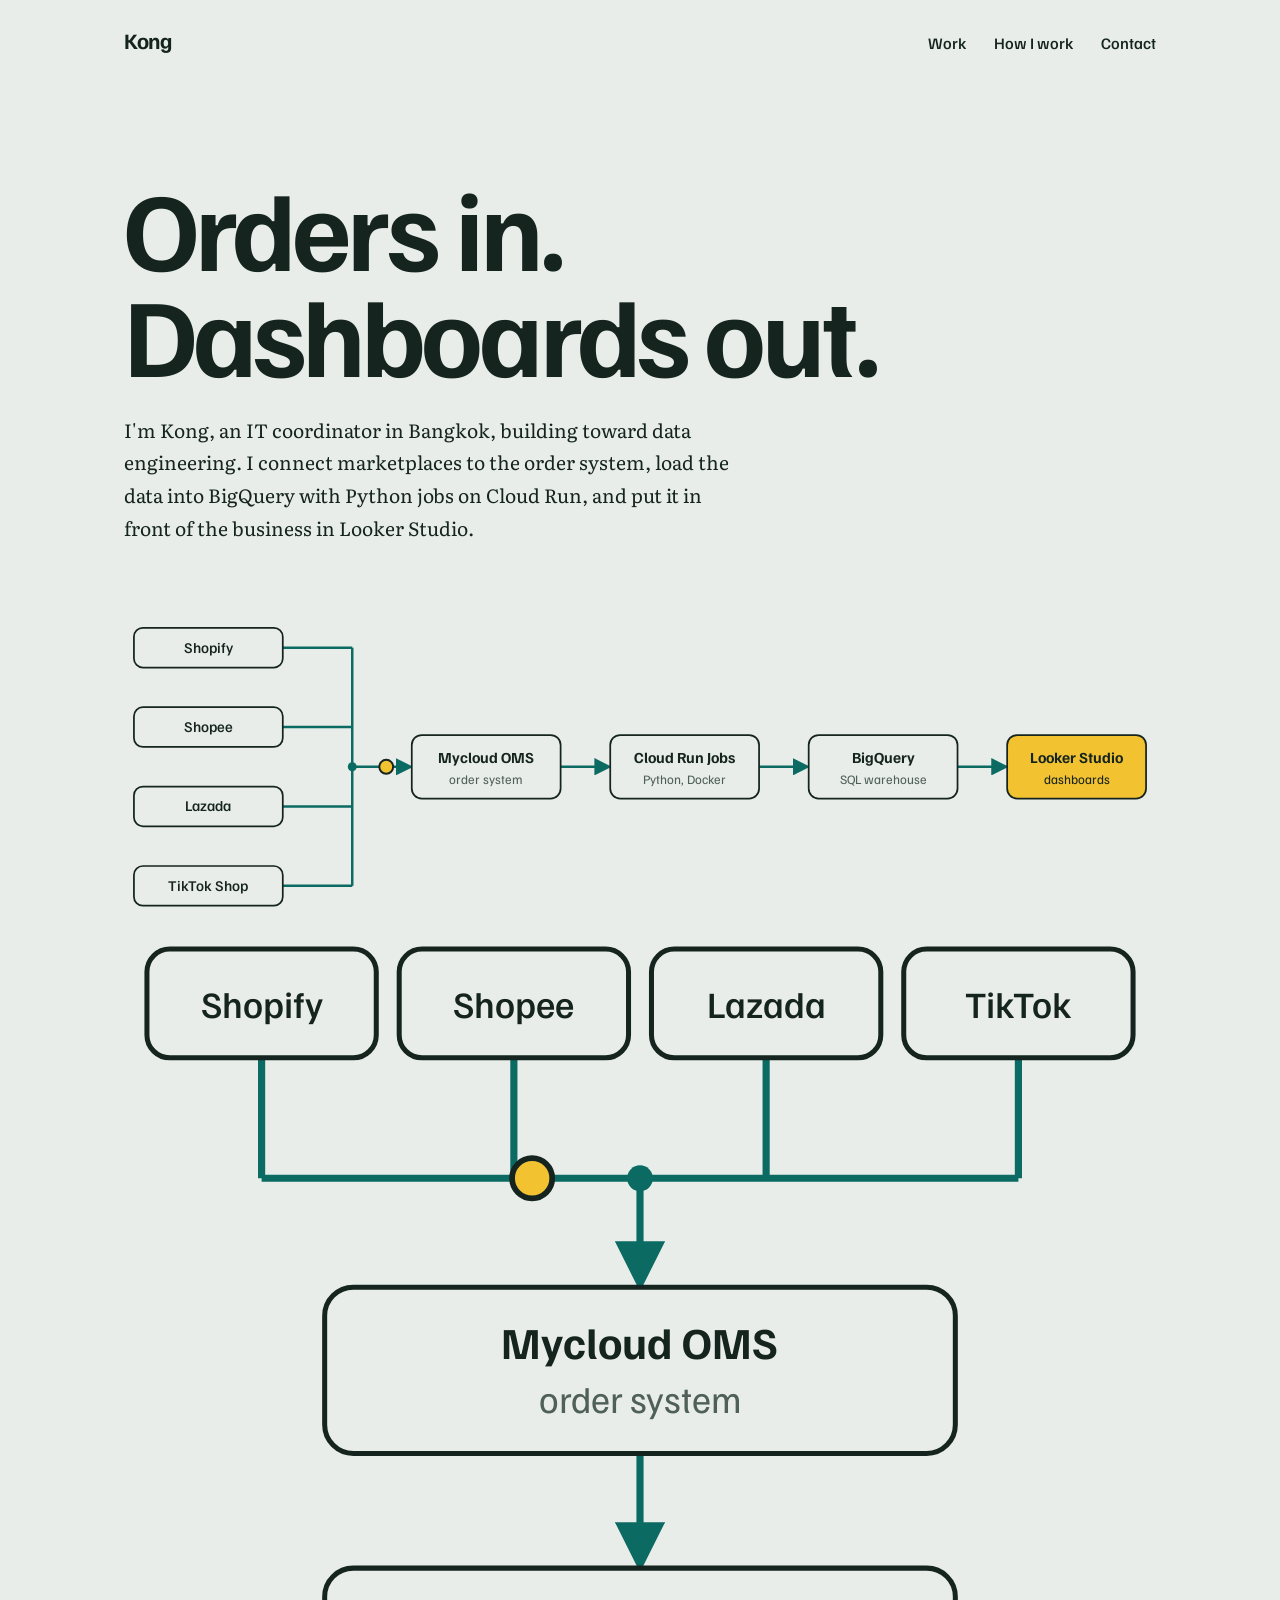
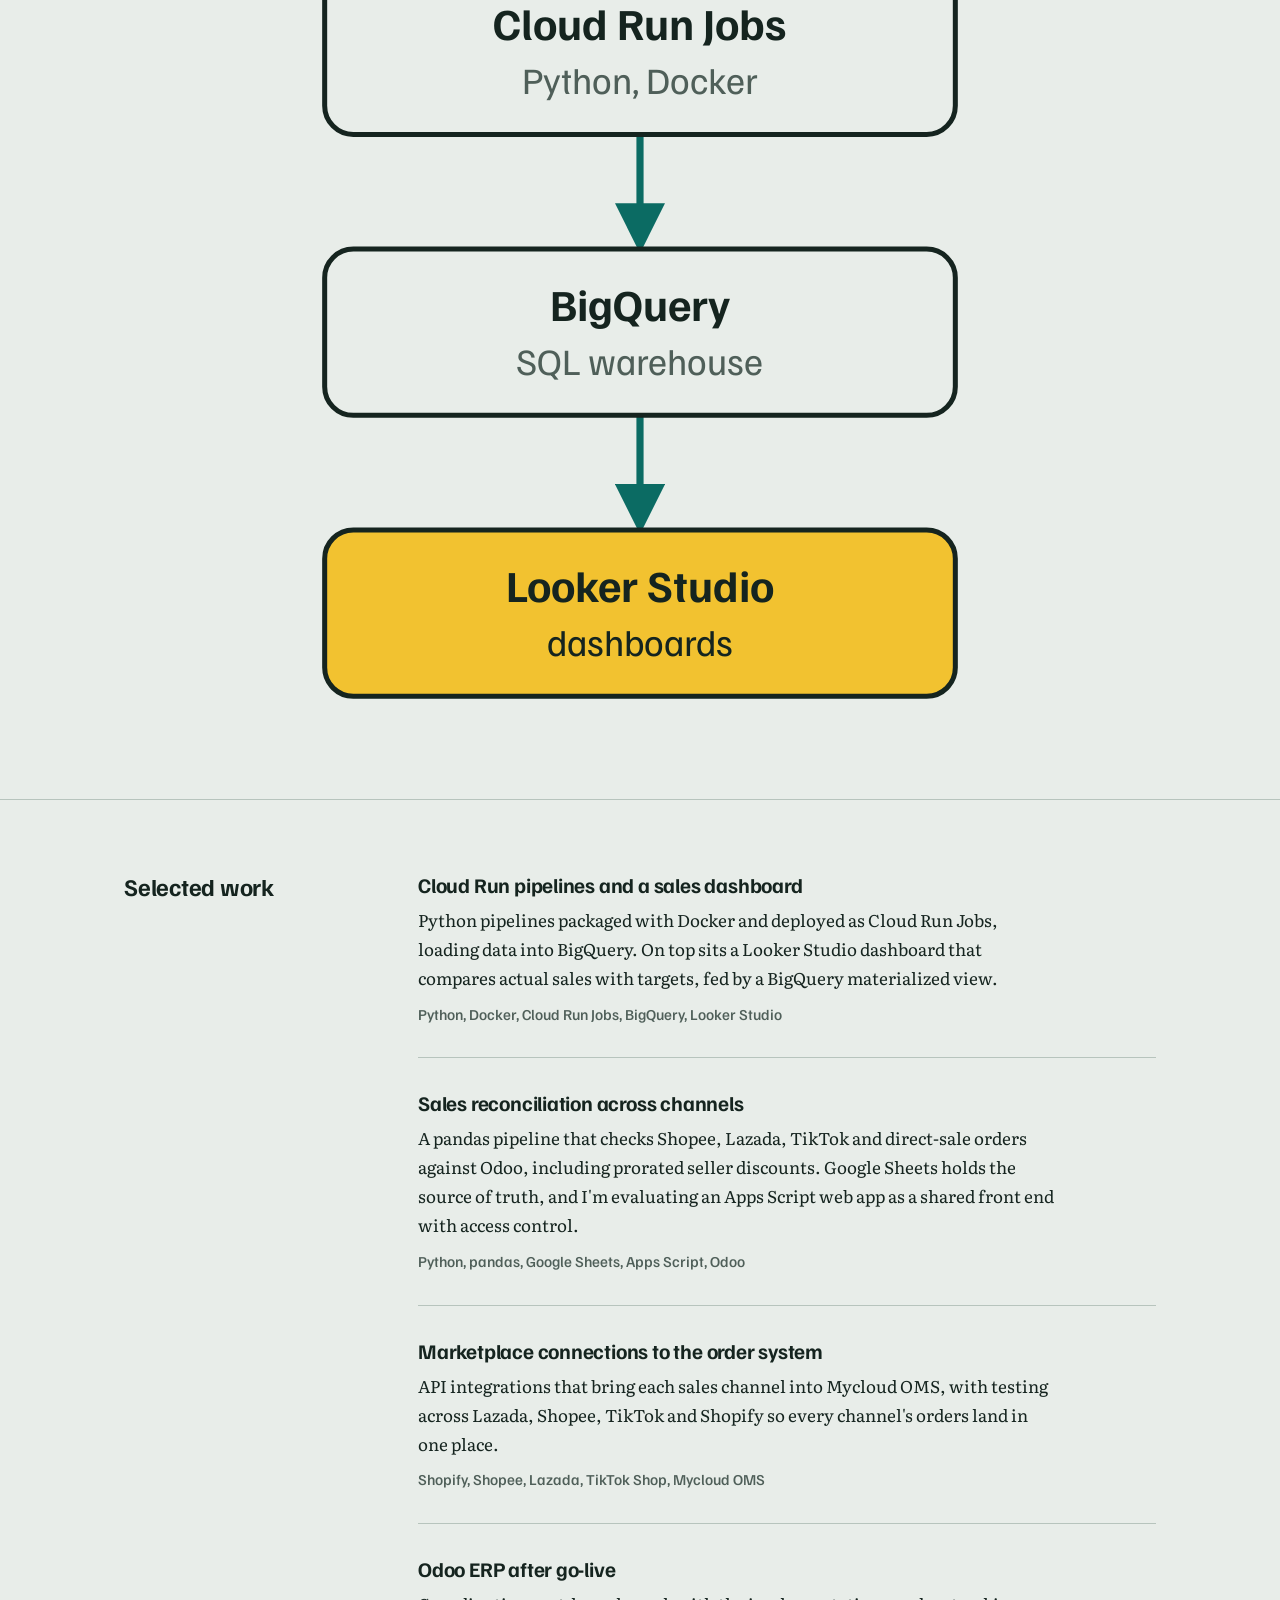
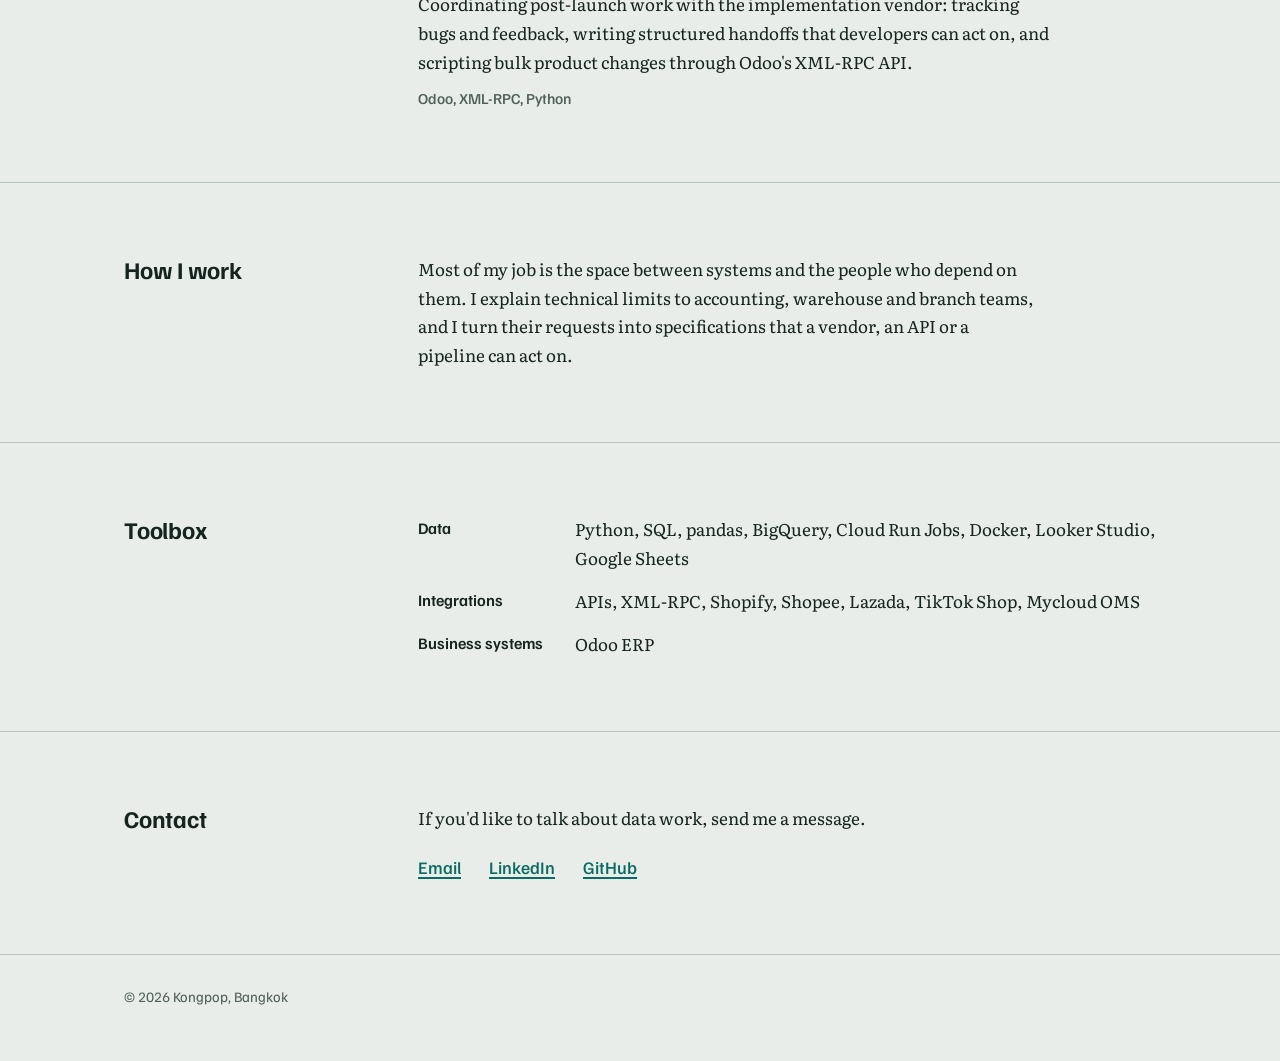
==== index.html @ b84ea2ee "feat(site): initial datakhonnuea.com landing page" ====
<!doctype html>
<html lang="en">
<head>
<meta charset="utf-8">
<meta name="viewport" content="width=device-width, initial-scale=1">
<title>Kong | Data pipelines and integrations</title>
<meta name="description" content="Kong is an IT coordinator in Bangkok building toward data engineering: marketplace integrations, Python jobs on Cloud Run, BigQuery and Looker Studio dashboards.">
<meta name="theme-color" content="#E8EDE9">
<link rel="icon" href="data:image/svg+xml,%3Csvg xmlns='http://www.w3.org/2000/svg' viewBox='0 0 32 32'%3E%3Crect width='32' height='32' rx='7' fill='%2315241F'/%3E%3Ccircle cx='16' cy='16' r='7' fill='%23F2C230'/%3E%3C/svg%3E">
<link rel="preconnect" href="https://fonts.googleapis.com">
<link rel="preconnect" href="https://fonts.gstatic.com" crossorigin>
<link href="https://fonts.googleapis.com/css2?family=Familjen+Grotesk:wght@500;600;700&family=Literata:wght@400;600&display=swap" rel="stylesheet">
<style>
  :root {
    --paper: #E8EDE9;
    --ink: #15241F;
    --muted: #4F5F59;
    --pipe: #0B6B63;
    --label: #F2C230;
    --rule: #B7C4BD;
    --display: "Familjen Grotesk", "Helvetica Neue", Arial, sans-serif;
    --text: "Literata", Georgia, "Times New Roman", serif;
  }

  *, *::before, *::after { box-sizing: border-box; }
  html { -webkit-text-size-adjust: 100%; }
  @media (prefers-reduced-motion: no-preference) {
    html { scroll-behavior: smooth; }
  }

  body {
    margin: 0;
    background: var(--paper);
    color: var(--ink);
    font-family: var(--text);
    font-size: 1.0625rem;
    line-height: 1.7;
  }

  .wrap { max-width: 1080px; margin: 0 auto; padding: 0 24px; }

  a { color: var(--pipe); text-decoration-thickness: 2px; text-underline-offset: 3px; }
  a:hover { color: var(--ink); }
  a:focus-visible { outline: 3px solid var(--ink); outline-offset: 3px; border-radius: 2px; }

  .skip {
    position: absolute; left: 16px; top: -64px;
    background: var(--ink); color: var(--paper);
    font: 500 1rem var(--display);
    padding: 10px 16px; border-radius: 6px; text-decoration: none;
  }
  .skip:focus { top: 16px; color: var(--paper); }

  /* Header */
  .site-header { display: flex; justify-content: space-between; align-items: baseline; padding: 28px 0; }
  .mark { font: 700 1.375rem/1 var(--display); letter-spacing: -0.02em; color: var(--ink); text-decoration: none; }
  .site-nav ul { display: flex; gap: 28px; list-style: none; margin: 0; padding: 0; }
  .site-nav a {
    font: 500 1rem var(--display);
    color: var(--ink); text-decoration: none;
    border-bottom: 2px solid transparent; padding-bottom: 2px;
  }
  .site-nav a:hover { border-bottom-color: var(--pipe); }

  /* Hero */
  .hero { padding: clamp(32px, 7vw, 88px) 0 clamp(48px, 7vw, 80px); }
  .hero h1 {
    font: 700 clamp(2.4rem, 10vw, 7rem)/0.95 var(--display);
    letter-spacing: -0.035em;
    margin: 0;
  }
  .hero h1 span { display: block; }
  .lede { max-width: 56ch; font-size: 1.2rem; margin: 28px 0 0; }

  .flow { margin: clamp(40px, 6vw, 64px) 0 0; }
  .flow svg { display: block; width: 100%; height: auto; }
  .flow-v { display: none; }
  @media (max-width: 860px) {
    .flow-h { display: none; }
    .flow-v { display: block; max-width: 420px; margin: 0 auto; }
  }

  .edge { fill: none; stroke: var(--pipe); stroke-width: 2.5; }
  .arrowhead { fill: var(--pipe); }
  .join { fill: var(--pipe); }
  .node rect { fill: var(--paper); stroke: var(--ink); stroke-width: 1.75; }
  .node .label { font: 700 15.5px var(--display); fill: var(--ink); text-anchor: middle; }
  .node .cap { font: 400 13px var(--display); fill: var(--muted); text-anchor: middle; }
  .node.source .label { font-weight: 500; font-size: 15px; }
  .flow-v .node.source .label { font-size: 13px; }
  .node.end .cap { fill: var(--ink); }
  .packet { fill: var(--label); stroke: var(--ink); stroke-width: 2; }

  /* The one moment of motion: the packet arrives and the last node lights up. */
  .node.end rect { animation: arrive 0.35s 4.15s forwards; }
  @keyframes arrive { to { fill: var(--label); } }
  @media (prefers-reduced-motion: reduce) {
    .packet { display: none; }
    .node.end rect { animation: none; fill: var(--label); }
  }

  /* Sections */
  .section { padding: clamp(40px, 6vw, 72px) 0; border-top: 1px solid var(--rule); }
  .cols { display: grid; grid-template-columns: minmax(0, 3fr) minmax(0, 9fr); gap: 24px 48px; }
  @media (max-width: 760px) { .cols { grid-template-columns: 1fr; } }
  .section h2 { font: 700 1.5rem/1.2 var(--display); letter-spacing: -0.01em; margin: 0; }

  .project + .project { margin-top: 32px; padding-top: 32px; border-top: 1px solid var(--rule); }
  .project h3 { font: 700 1.3rem/1.25 var(--display); letter-spacing: -0.01em; margin: 0 0 8px; }
  .project p { margin: 0 0 10px; max-width: 64ch; }
  .project .tools { font: 500 0.95rem/1.5 var(--display); color: var(--muted); margin: 0; }

  .prose { margin: 0; max-width: 62ch; }

  .toolbox { margin: 0; display: grid; grid-template-columns: max-content minmax(0, 1fr); gap: 14px 32px; }
  .toolbox dt { font: 600 1rem/1.7 var(--display); }
  .toolbox dd { margin: 0; }
  @media (max-width: 760px) {
    .toolbox { grid-template-columns: 1fr; gap: 2px; }
    .toolbox dd { margin-bottom: 14px; }
  }

  .contact-links { display: flex; flex-wrap: wrap; gap: 8px 28px; list-style: none; margin: 20px 0 0; padding: 0; }
  .contact-links a { font: 500 1.1rem var(--display); }

  .site-footer { padding: 32px 0 56px; border-top: 1px solid var(--rule); color: var(--muted); font: 400 0.9rem var(--display); }
  .site-footer p { margin: 0; }
</style>
</head>
<body>
<a class="skip" href="#work">Skip to content</a>

<div class="wrap">
  <header class="site-header">
    <a class="mark" href="#top">Kong</a>
    <nav class="site-nav" aria-label="Main">
      <ul>
        <li><a href="#work">Work</a></li>
        <li><a href="#how">How I work</a></li>
        <li><a href="#contact">Contact</a></li>
      </ul>
    </nav>
  </header>

  <main id="top">
    <section class="hero">
      <h1><span>Orders in.</span> <span>Dashboards out.</span></h1>
      <p class="lede">I'm Kong, an IT coordinator in Bangkok, building toward data engineering. I connect marketplaces to the order system, load the data into BigQuery with Python jobs on Cloud Run, and put it in front of the business in Looker Studio.</p>

      <figure class="flow">
        <!-- Wide layout -->
        <svg class="flow-h" viewBox="0 0 1040 320" role="img" aria-label="Data flow: Shopify, Shopee, Lazada and TikTok Shop orders go into Mycloud OMS, then Cloud Run Jobs load them into BigQuery, and Looker Studio shows the dashboards.">
          <defs>
            <marker id="arrow-h" viewBox="0 0 10 10" refX="8" refY="5" markerWidth="7" markerHeight="7" orient="auto"><path class="arrowhead" d="M0 0 L10 5 L0 10 z"/></marker>
          </defs>
          <g class="edge">
            <path d="M160 40 H230"/>
            <path d="M160 120 H230"/>
            <path d="M160 200 H230"/>
            <path d="M160 280 H230"/>
            <path d="M230 40 V280"/>
            <path d="M230 160 H288" marker-end="url(#arrow-h)"/>
            <path d="M440 160 H488" marker-end="url(#arrow-h)"/>
            <path d="M640 160 H688" marker-end="url(#arrow-h)"/>
            <path d="M840 160 H888" marker-end="url(#arrow-h)"/>
          </g>
          <circle class="join" cx="230" cy="160" r="4.5"/>
          <circle class="packet" r="7" cx="0" cy="0" opacity="0">
            <set attributeName="opacity" to="1" begin="0.6s" fill="freeze"/>
            <animateMotion dur="3.6s" begin="0.6s" fill="freeze" calcMode="linear" path="M160 40 H230 V160 H905"/>
          </circle>

          <g class="node source"><rect x="10" y="20" width="150" height="40" rx="9"/><text class="label" x="85" y="45">Shopify</text></g>
          <g class="node source"><rect x="10" y="100" width="150" height="40" rx="9"/><text class="label" x="85" y="125">Shopee</text></g>
          <g class="node source"><rect x="10" y="180" width="150" height="40" rx="9"/><text class="label" x="85" y="205">Lazada</text></g>
          <g class="node source"><rect x="10" y="260" width="150" height="40" rx="9"/><text class="label" x="85" y="285">TikTok Shop</text></g>

          <g class="node"><rect x="290" y="128" width="150" height="64" rx="10"/><text class="label" x="365" y="156">Mycloud OMS</text><text class="cap" x="365" y="177">order system</text></g>
          <g class="node"><rect x="490" y="128" width="150" height="64" rx="10"/><text class="label" x="565" y="156">Cloud Run Jobs</text><text class="cap" x="565" y="177">Python, Docker</text></g>
          <g class="node"><rect x="690" y="128" width="150" height="64" rx="10"/><text class="label" x="765" y="156">BigQuery</text><text class="cap" x="765" y="177">SQL warehouse</text></g>
          <g class="node end"><rect x="890" y="128" width="140" height="64" rx="10"/><text class="label" x="960" y="156">Looker Studio</text><text class="cap" x="960" y="177">dashboards</text></g>
        </svg>

        <!-- Narrow layout -->
        <svg class="flow-v" viewBox="0 0 360 486" role="img" aria-label="Data flow: Shopify, Shopee, Lazada and TikTok Shop orders go into Mycloud OMS, then Cloud Run Jobs load them into BigQuery, and Looker Studio shows the dashboards.">
          <defs>
            <marker id="arrow-v" viewBox="0 0 10 10" refX="8" refY="5" markerWidth="7" markerHeight="7" orient="auto"><path class="arrowhead" d="M0 0 L10 5 L0 10 z"/></marker>
          </defs>
          <g class="edge">
            <path d="M48 46 V88"/>
            <path d="M136 46 V88"/>
            <path d="M224 46 V88"/>
            <path d="M312 46 V88"/>
            <path d="M48 88 H312"/>
            <path d="M180 88 V124" marker-end="url(#arrow-v)"/>
            <path d="M180 184 V222" marker-end="url(#arrow-v)"/>
            <path d="M180 282 V320" marker-end="url(#arrow-v)"/>
            <path d="M180 380 V418" marker-end="url(#arrow-v)"/>
          </g>
          <circle class="join" cx="180" cy="88" r="4.5"/>
          <circle class="packet" r="7" cx="0" cy="0" opacity="0">
            <set attributeName="opacity" to="1" begin="0.6s" fill="freeze"/>
            <animateMotion dur="3.6s" begin="0.6s" fill="freeze" calcMode="linear" path="M48 46 V88 H180 V440"/>
          </circle>

          <g class="node source"><rect x="8" y="8" width="80" height="38" rx="8"/><text class="label" x="48" y="32">Shopify</text></g>
          <g class="node source"><rect x="96" y="8" width="80" height="38" rx="8"/><text class="label" x="136" y="32">Shopee</text></g>
          <g class="node source"><rect x="184" y="8" width="80" height="38" rx="8"/><text class="label" x="224" y="32">Lazada</text></g>
          <g class="node source"><rect x="272" y="8" width="80" height="38" rx="8"/><text class="label" x="312" y="32">TikTok</text></g>

          <g class="node"><rect x="70" y="126" width="220" height="58" rx="10"/><text class="label" x="180" y="151">Mycloud OMS</text><text class="cap" x="180" y="170">order system</text></g>
          <g class="node"><rect x="70" y="224" width="220" height="58" rx="10"/><text class="label" x="180" y="249">Cloud Run Jobs</text><text class="cap" x="180" y="268">Python, Docker</text></g>
          <g class="node"><rect x="70" y="322" width="220" height="58" rx="10"/><text class="label" x="180" y="347">BigQuery</text><text class="cap" x="180" y="366">SQL warehouse</text></g>
          <g class="node end"><rect x="70" y="420" width="220" height="58" rx="10"/><text class="label" x="180" y="445">Looker Studio</text><text class="cap" x="180" y="464">dashboards</text></g>
        </svg>
      </figure>
    </section>
  </main>
</div>

<!-- EDIT: add one real result to each project below (for example how many orders a job handles, or how often it runs). Specific numbers make a portfolio convincing. -->
<section class="section" id="work">
  <div class="wrap cols">
    <h2>Selected work</h2>
    <div>
      <article class="project">
        <h3>Cloud Run pipelines and a sales dashboard</h3>
        <p>Python pipelines packaged with Docker and deployed as Cloud Run Jobs, loading data into BigQuery. On top sits a Looker Studio dashboard that compares actual sales with targets, fed by a BigQuery materialized view.</p>
        <p class="tools">Python, Docker, Cloud Run Jobs, BigQuery, Looker Studio</p>
      </article>

      <article class="project">
        <h3>Sales reconciliation across channels</h3>
        <p>A pandas pipeline that checks Shopee, Lazada, TikTok and direct-sale orders against Odoo, including prorated seller discounts. Google Sheets holds the source of truth, and I'm evaluating an Apps Script web app as a shared front end with access control.</p>
        <p class="tools">Python, pandas, Google Sheets, Apps Script, Odoo</p>
      </article>

      <article class="project">
        <h3>Marketplace connections to the order system</h3>
        <p>API integrations that bring each sales channel into Mycloud OMS, with testing across Lazada, Shopee, TikTok and Shopify so every channel's orders land in one place.</p>
        <p class="tools">Shopify, Shopee, Lazada, TikTok Shop, Mycloud OMS</p>
      </article>

      <article class="project">
        <h3>Odoo ERP after go-live</h3>
        <p>Coordinating post-launch work with the implementation vendor: tracking bugs and feedback, writing structured handoffs that developers can act on, and scripting bulk product changes through Odoo's XML-RPC API.</p>
        <p class="tools">Odoo, XML-RPC, Python</p>
      </article>
    </div>
  </div>
</section>

<section class="section" id="how">
  <div class="wrap cols">
    <h2>How I work</h2>
    <div>
      <p class="prose">Most of my job is the space between systems and the people who depend on them. I explain technical limits to accounting, warehouse and branch teams, and I turn their requests into specifications that a vendor, an API or a pipeline can act on.</p>
    </div>
  </div>
</section>

<section class="section" id="toolbox">
  <div class="wrap cols">
    <h2>Toolbox</h2>
    <dl class="toolbox">
      <dt>Data</dt>
      <dd>Python, SQL, pandas, BigQuery, Cloud Run Jobs, Docker, Looker Studio, Google Sheets</dd>
      <dt>Integrations</dt>
      <dd>APIs, XML-RPC, Shopify, Shopee, Lazada, TikTok Shop, Mycloud OMS</dd>
      <dt>Business systems</dt>
      <dd>Odoo ERP</dd>
    </dl>
  </div>
</section>

<section class="section" id="contact">
  <div class="wrap cols">
    <h2>Contact</h2>
    <div>
      <p class="prose">If you'd like to talk about data work, send me a message.</p>
      <!-- EDIT: replace the three href values below with your real email, LinkedIn and GitHub links. -->
      <ul class="contact-links">
        <li><a href="mailto:your-email@example.com">Email</a></li>
        <li><a href="https://www.linkedin.com/in/your-profile">LinkedIn</a></li>
        <li><a href="https://github.com/your-username">GitHub</a></li>
      </ul>
    </div>
  </div>
</section>

<footer class="site-footer">
  <div class="wrap">
    <p>© 2026 Kongpop, Bangkok</p>
  </div>
</footer>
</body>
</html>
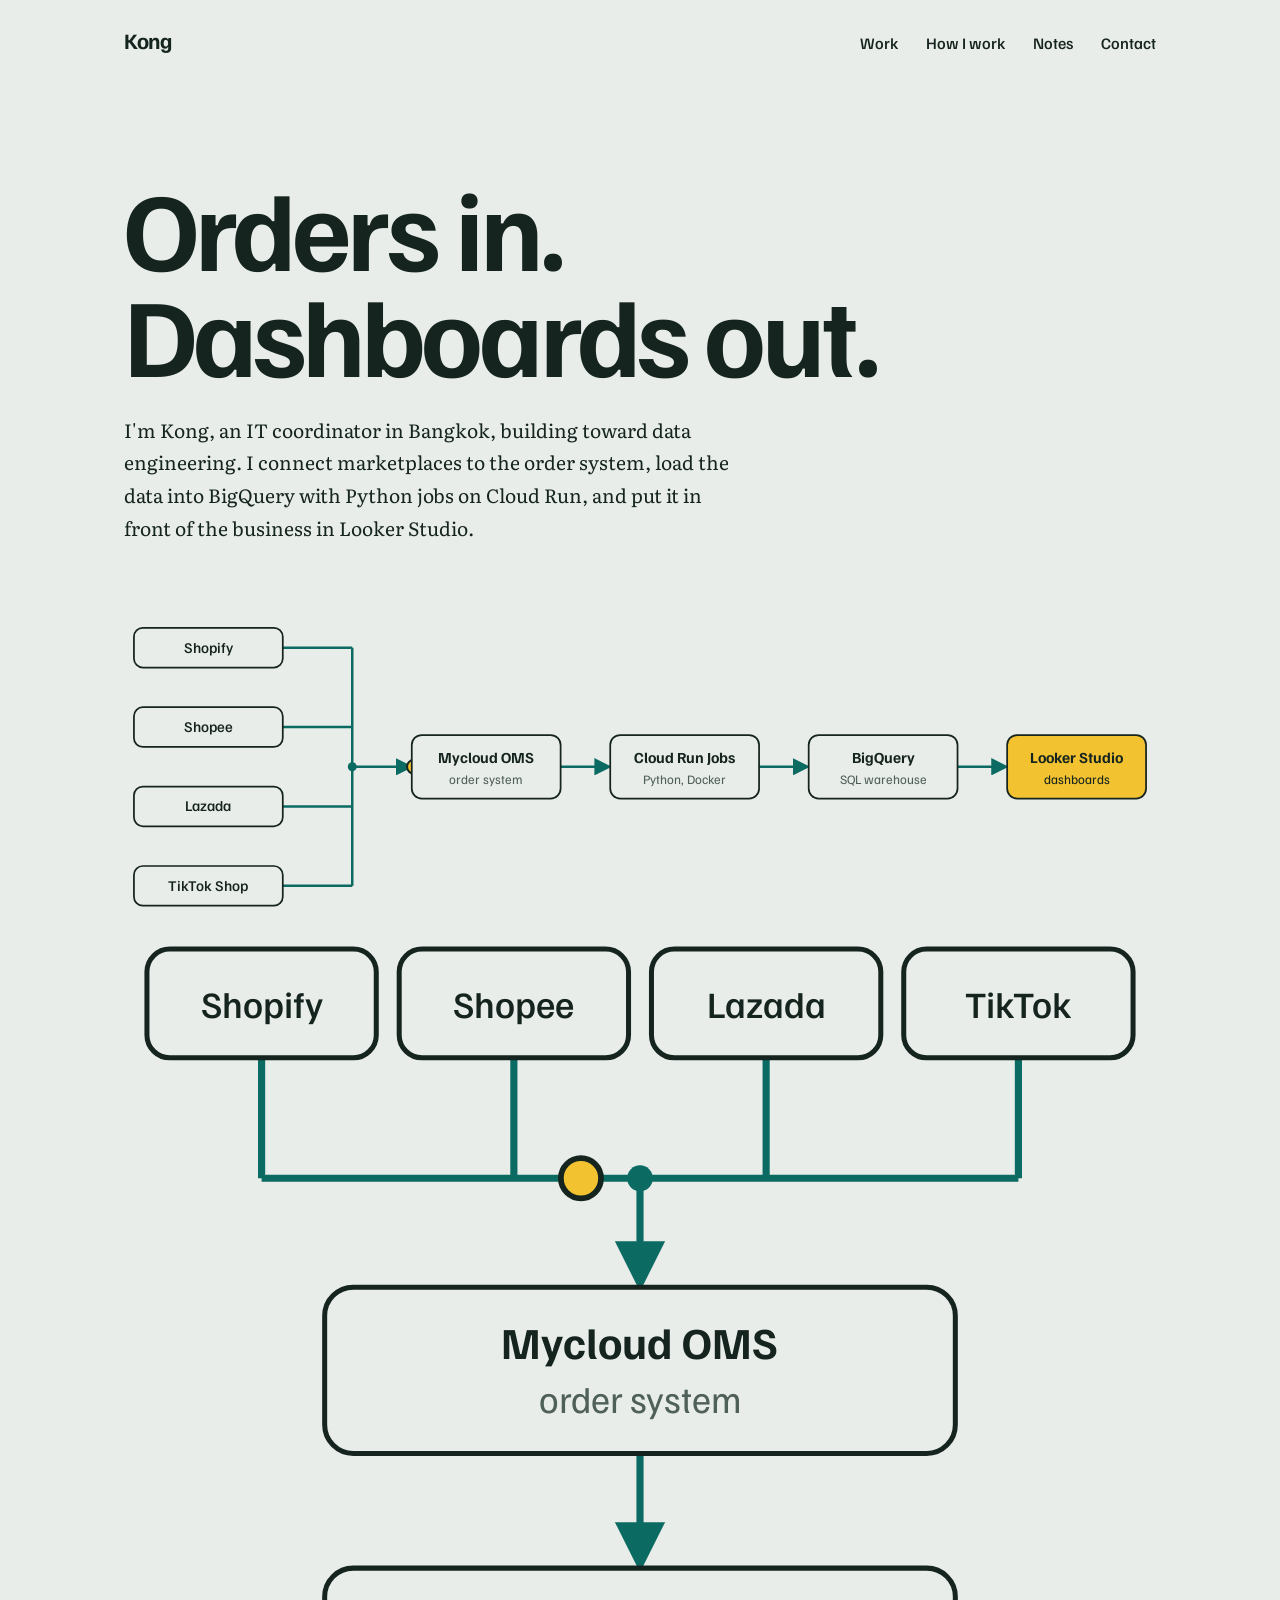
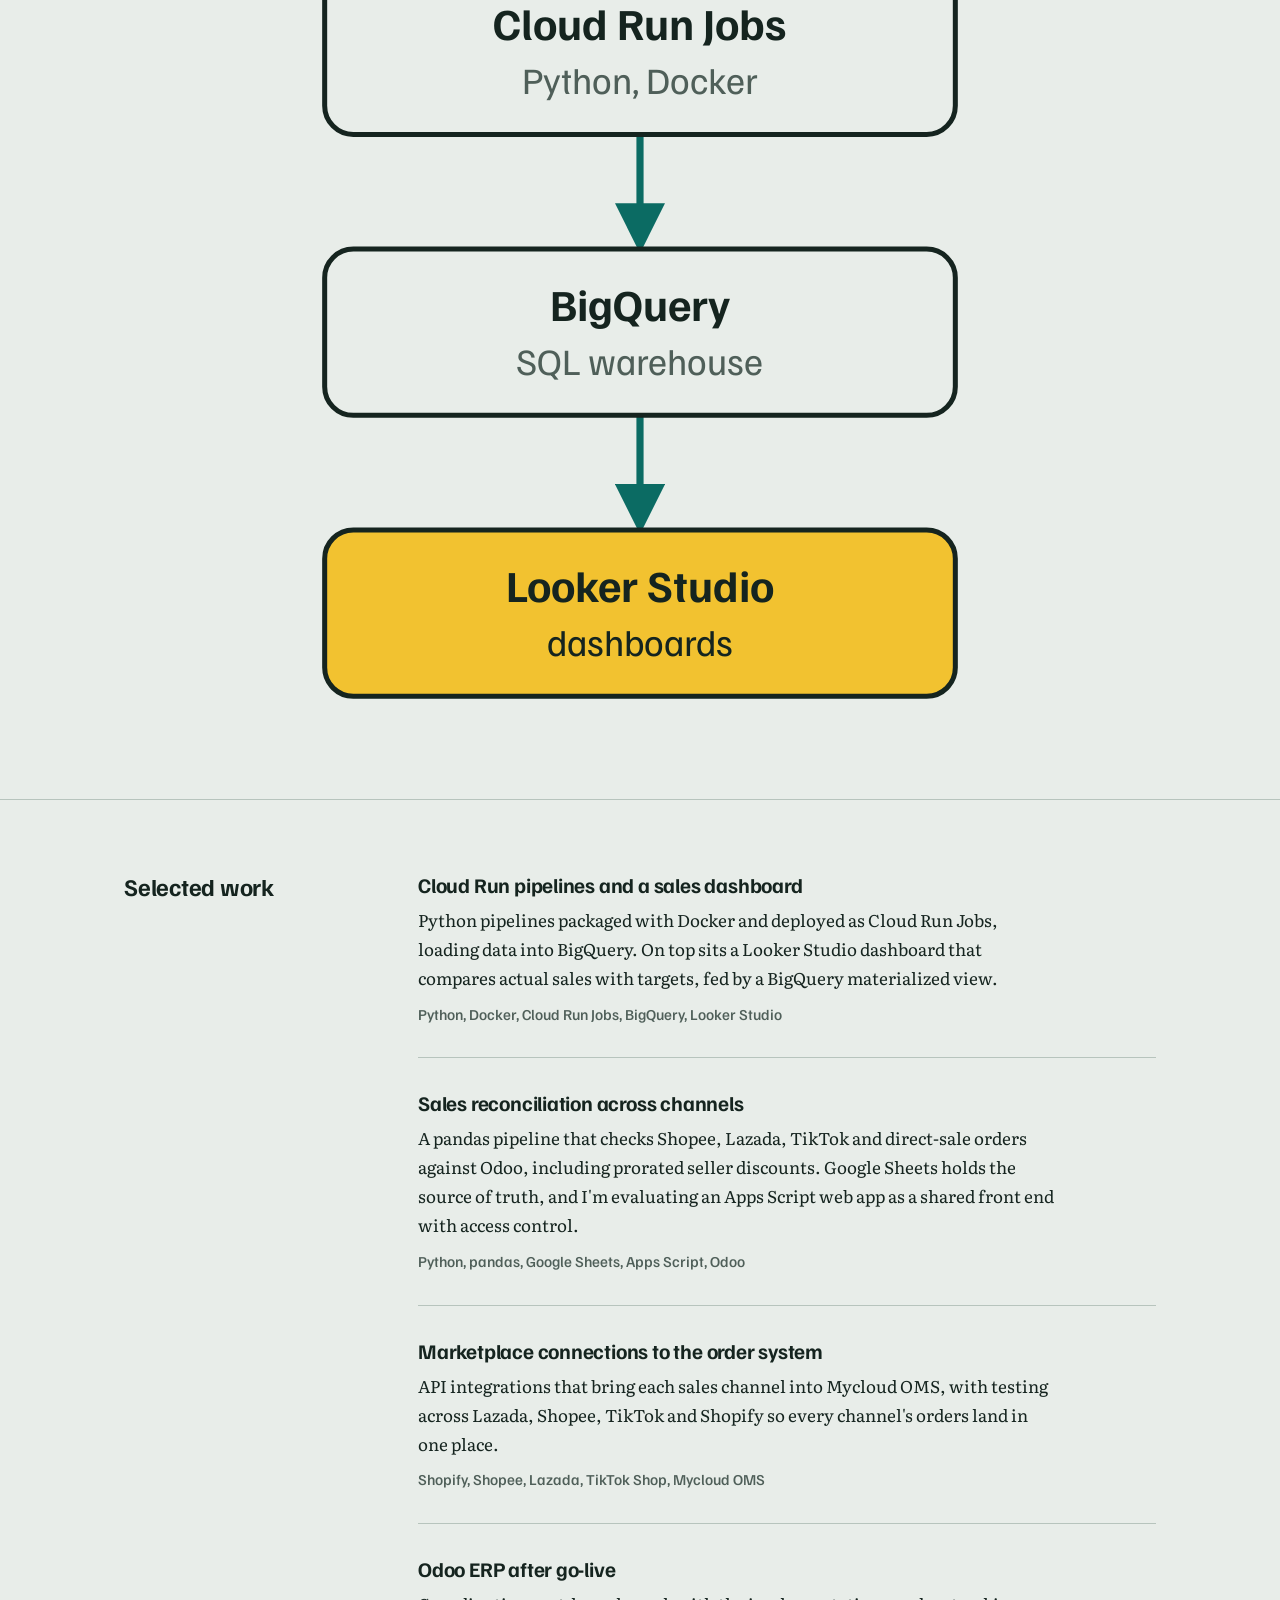
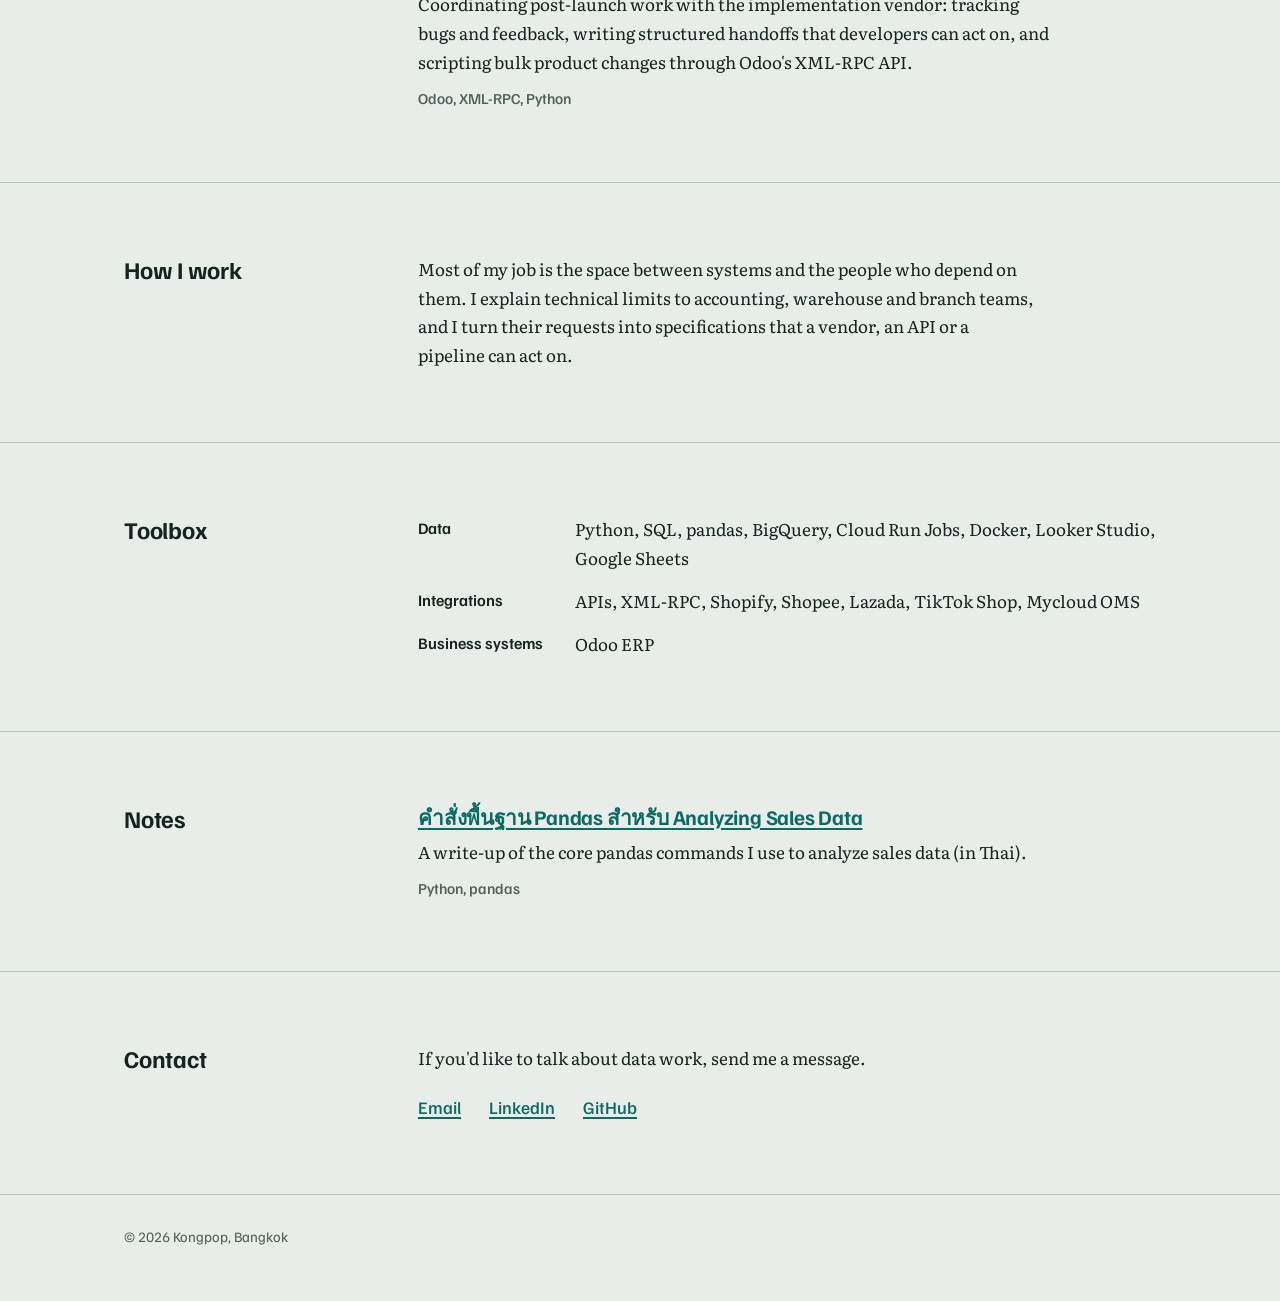
==== commit 5c048012: "feat(site): add Notes section linking to pandas sales analysis post - link to the WordPress post as " ====
--- a/index.html
+++ b/index.html
@@ -137,6 +137,7 @@
       <ul>
         <li><a href="#work">Work</a></li>
         <li><a href="#how">How I work</a></li>
+        <li><a href="#notes">Notes</a></li>
         <li><a href="#contact">Contact</a></li>
       </ul>
     </nav>
@@ -273,6 +274,19 @@
   </div>
 </section>
 
+<section class="section" id="notes">
+  <div class="wrap cols">
+    <h2>Notes</h2>
+    <div>
+      <article class="project">
+        <h3><a href="https://datakhonnuea.wordpress.com/2024/05/11/pandas-foundation-analyzing-sales-data/" lang="th">คำสั่งพื้นฐาน Pandas สำหรับ Analyzing Sales Data</a></h3>
+        <p>A write-up of the core pandas commands I use to analyze sales data (in Thai).</p>
+        <p class="tools">Python, pandas</p>
+      </article>
+    </div>
+  </div>
+</section>
+
 <section class="section" id="contact">
   <div class="wrap cols">
     <h2>Contact</h2>
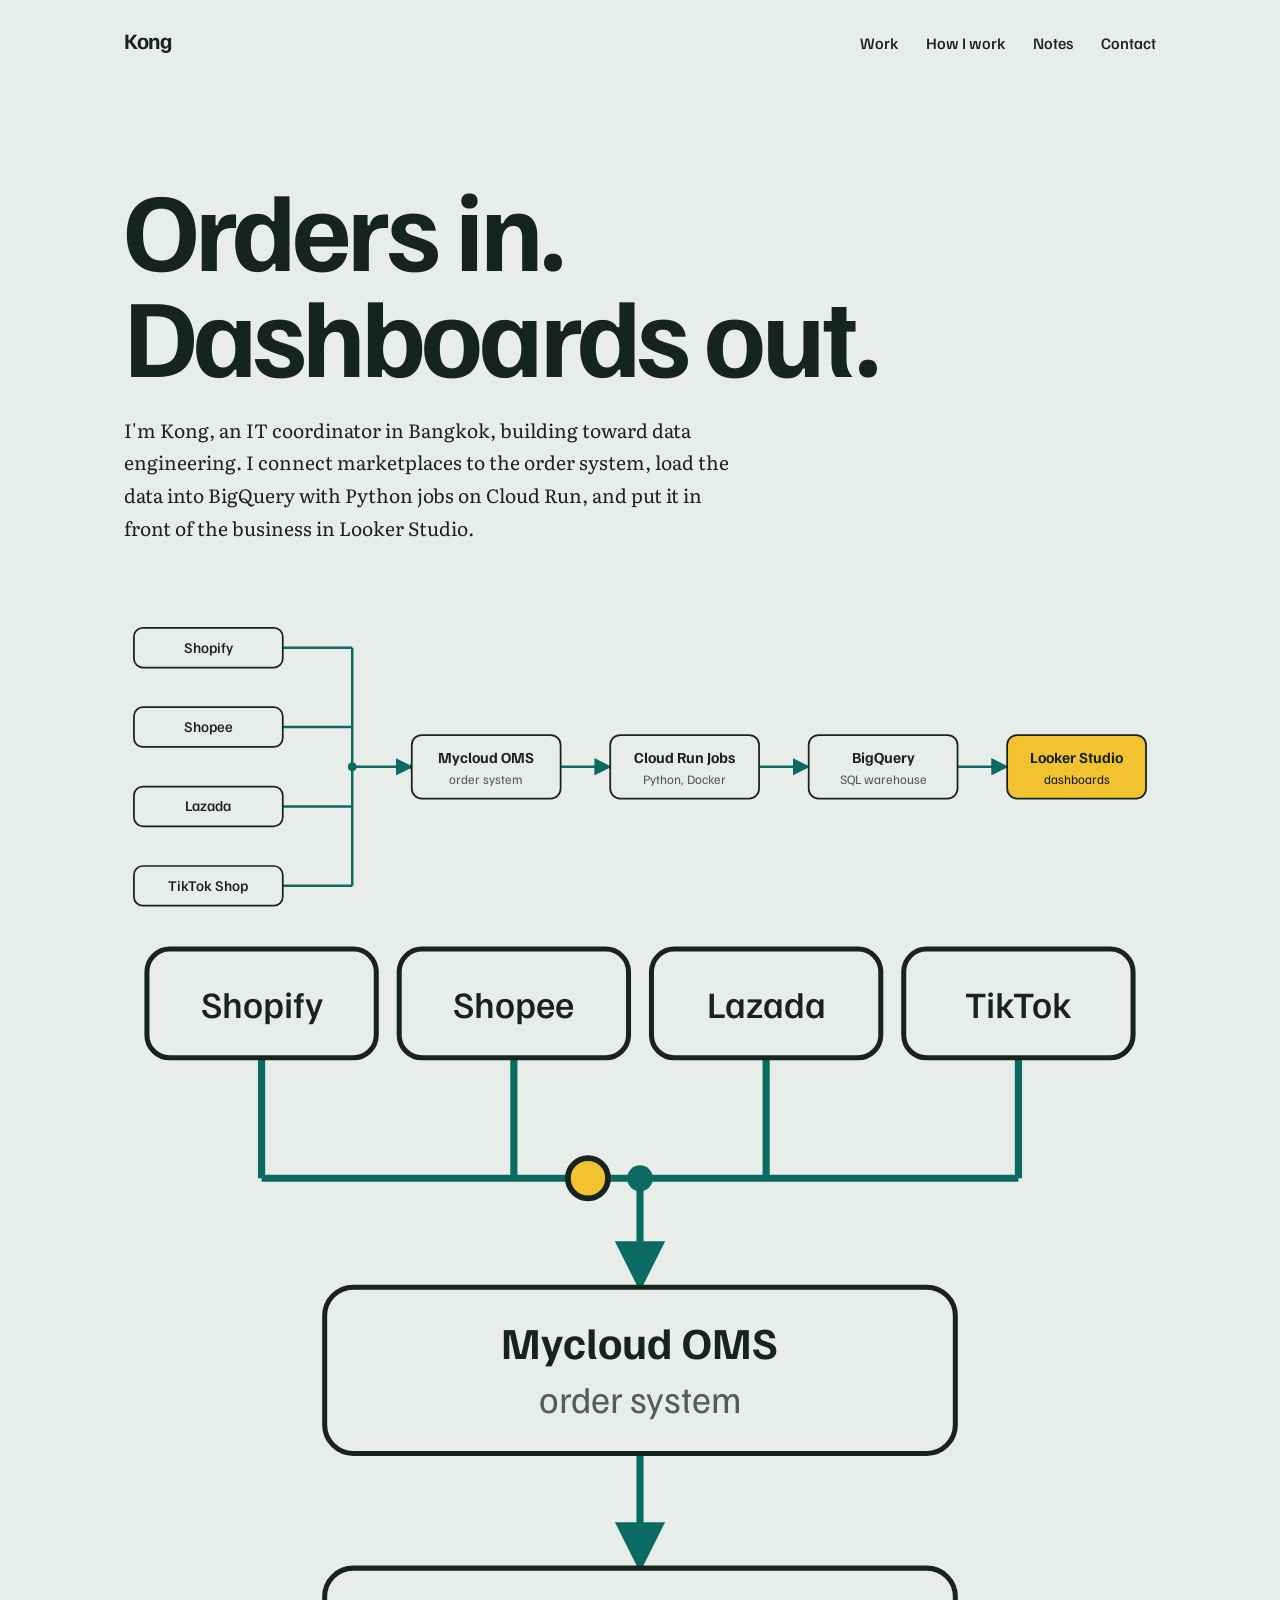
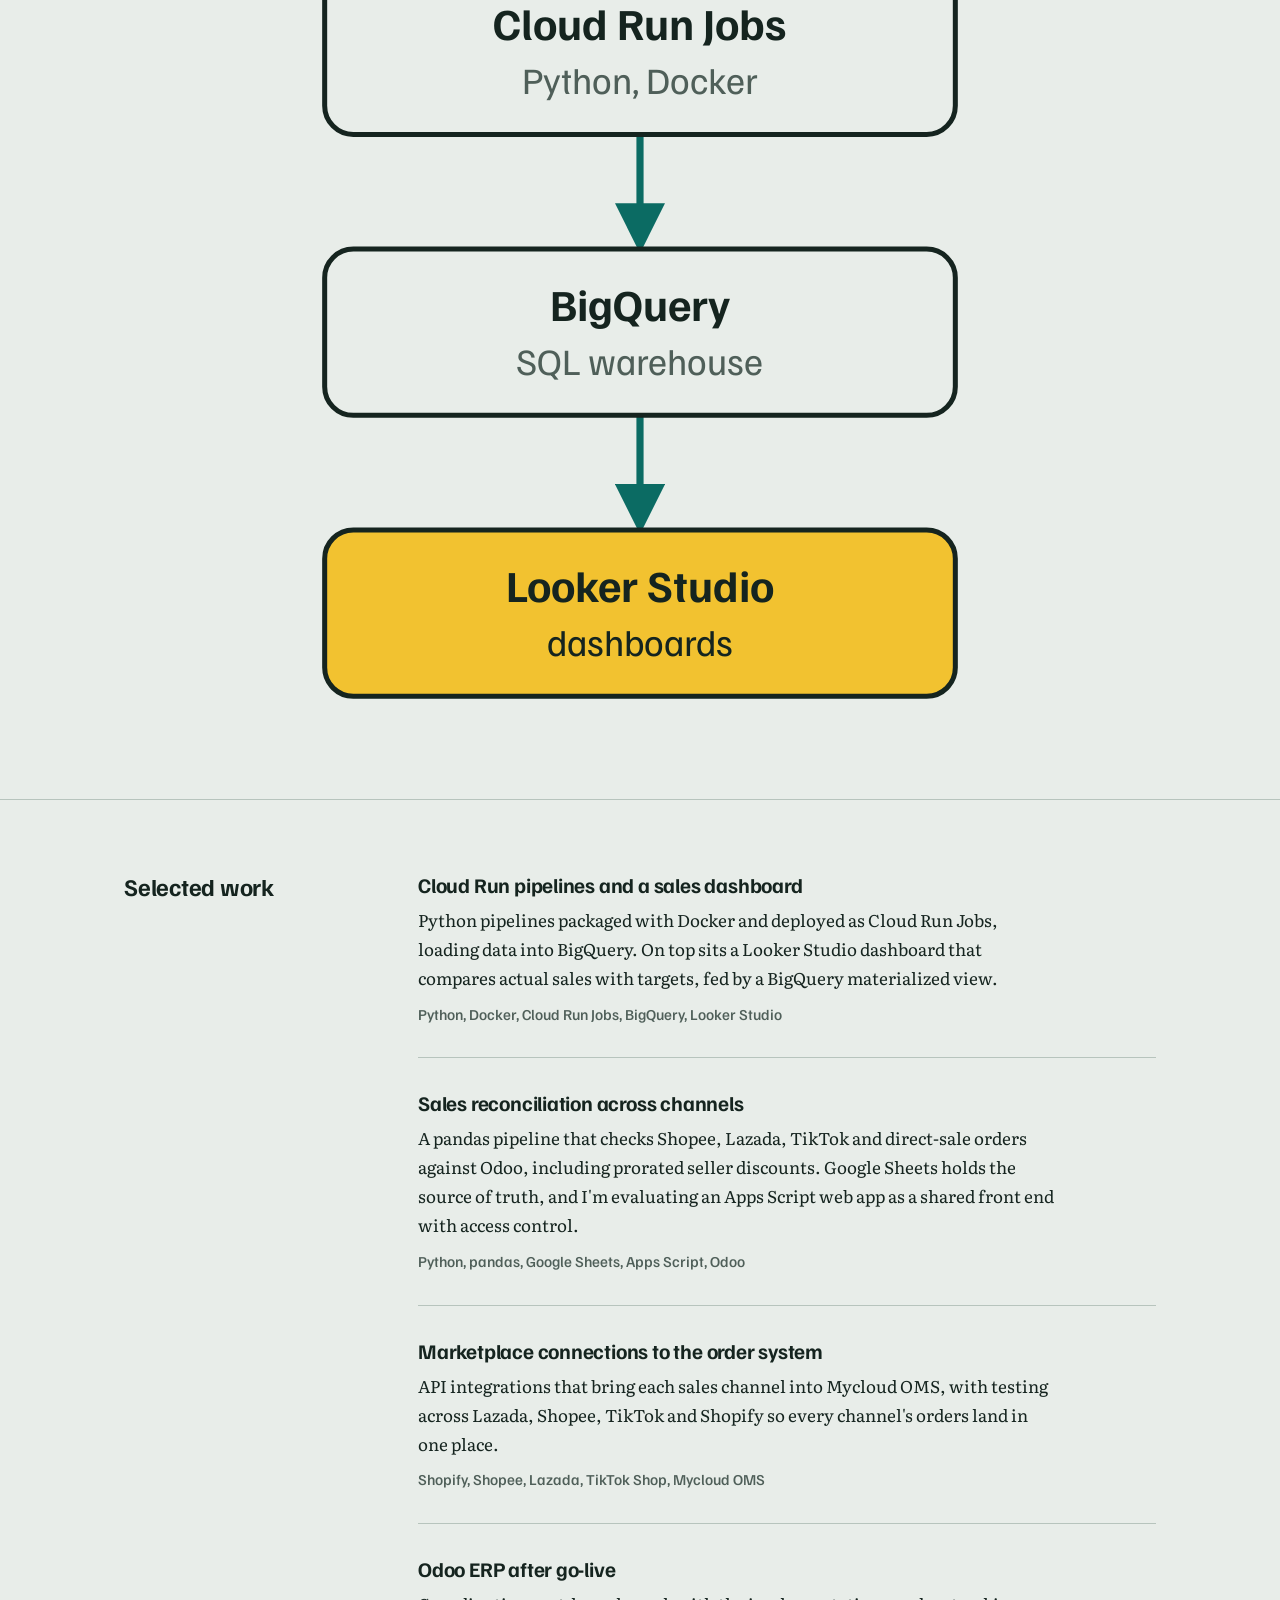
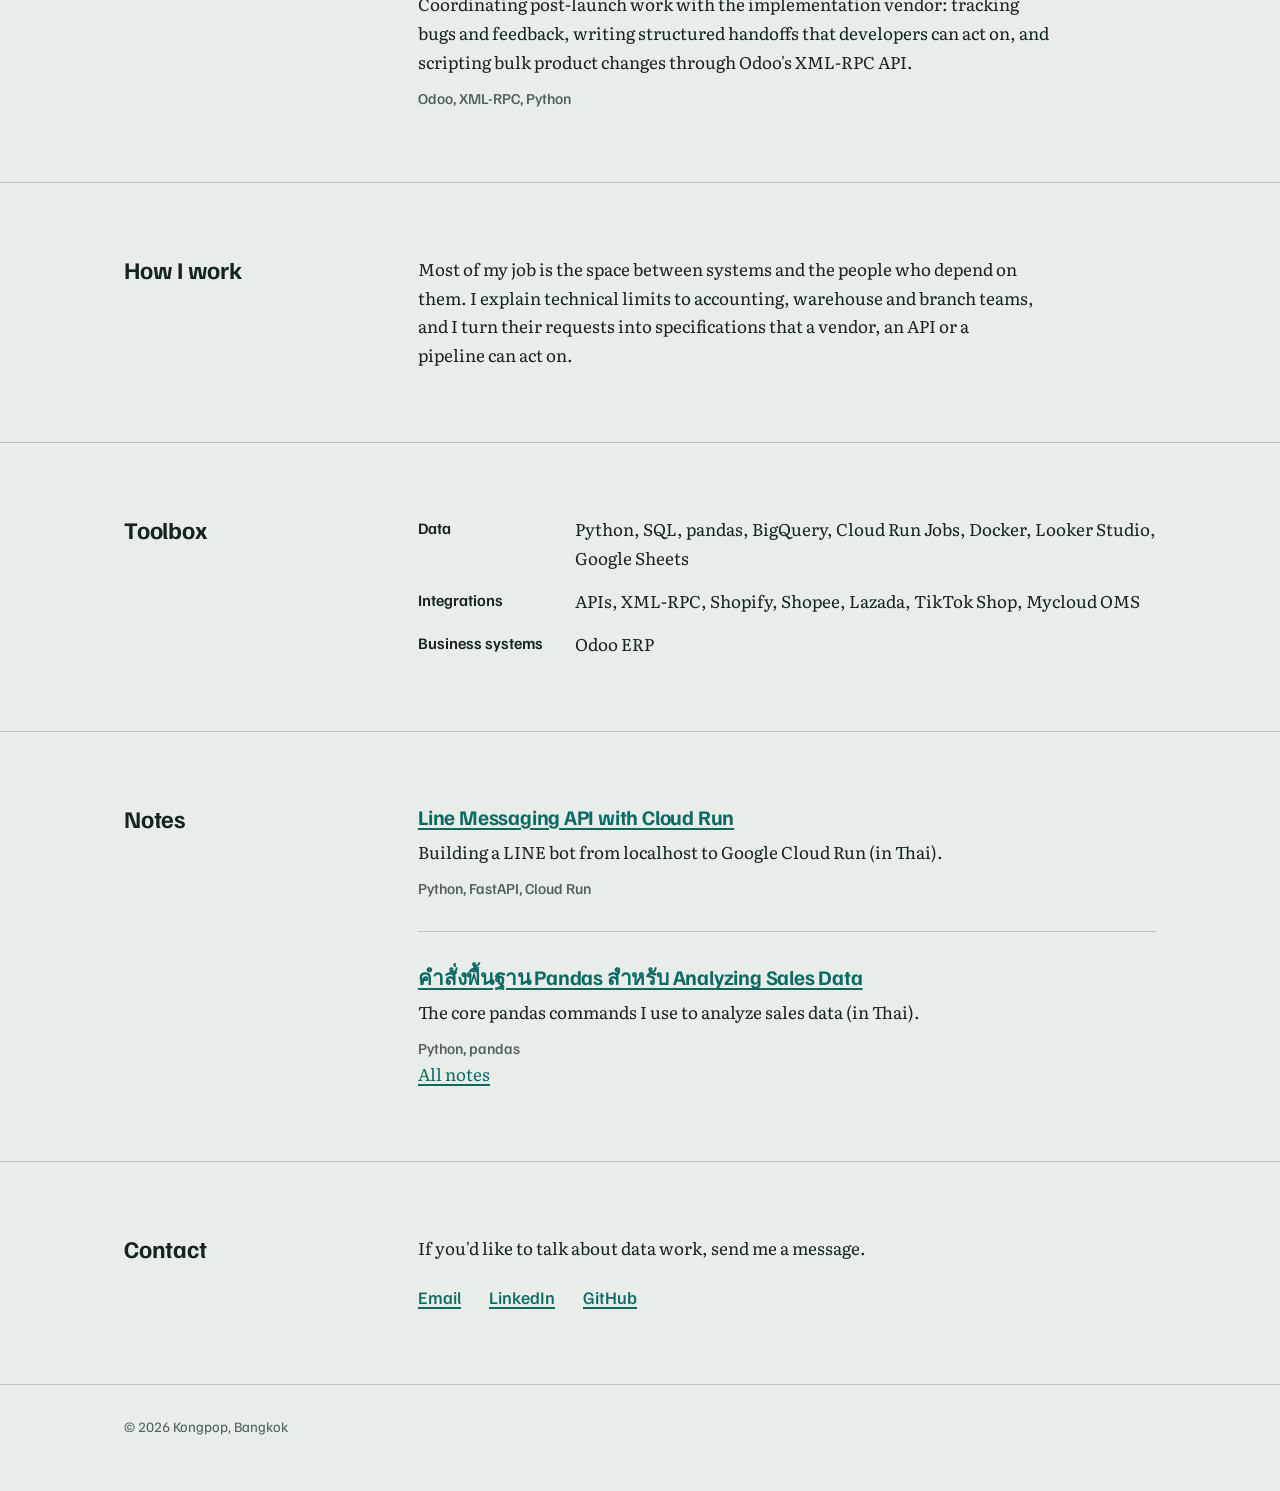
==== commit 38df1fc8: "feat(notes): migrate 4 WordPress posts into the static site - add /notes/ index and one page per pos" ====
--- a/index.html
+++ b/index.html
@@ -137,7 +137,7 @@
       <ul>
         <li><a href="#work">Work</a></li>
         <li><a href="#how">How I work</a></li>
-        <li><a href="#notes">Notes</a></li>
+        <li><a href="/notes/">Notes</a></li>
         <li><a href="#contact">Contact</a></li>
       </ul>
     </nav>
@@ -279,10 +279,18 @@
     <h2>Notes</h2>
     <div>
       <article class="project">
-        <h3><a href="https://datakhonnuea.wordpress.com/2024/05/11/pandas-foundation-analyzing-sales-data/" lang="th">คำสั่งพื้นฐาน Pandas สำหรับ Analyzing Sales Data</a></h3>
-        <p>A write-up of the core pandas commands I use to analyze sales data (in Thai).</p>
+        <h3><a href="/notes/line-messaging-api-with-cloud-run/" lang="th">Line Messaging API with Cloud Run</a></h3>
+        <p>Building a LINE bot from localhost to Google Cloud Run (in Thai).</p>
+        <p class="tools">Python, FastAPI, Cloud Run</p>
+      </article>
+
+      <article class="project">
+        <h3><a href="/notes/pandas-foundation-analyzing-sales-data/" lang="th">คำสั่งพื้นฐาน Pandas สำหรับ Analyzing Sales Data</a></h3>
+        <p>The core pandas commands I use to analyze sales data (in Thai).</p>
         <p class="tools">Python, pandas</p>
       </article>
+
+      <p class="prose"><a href="/notes/">All notes</a></p>
     </div>
   </div>
 </section>
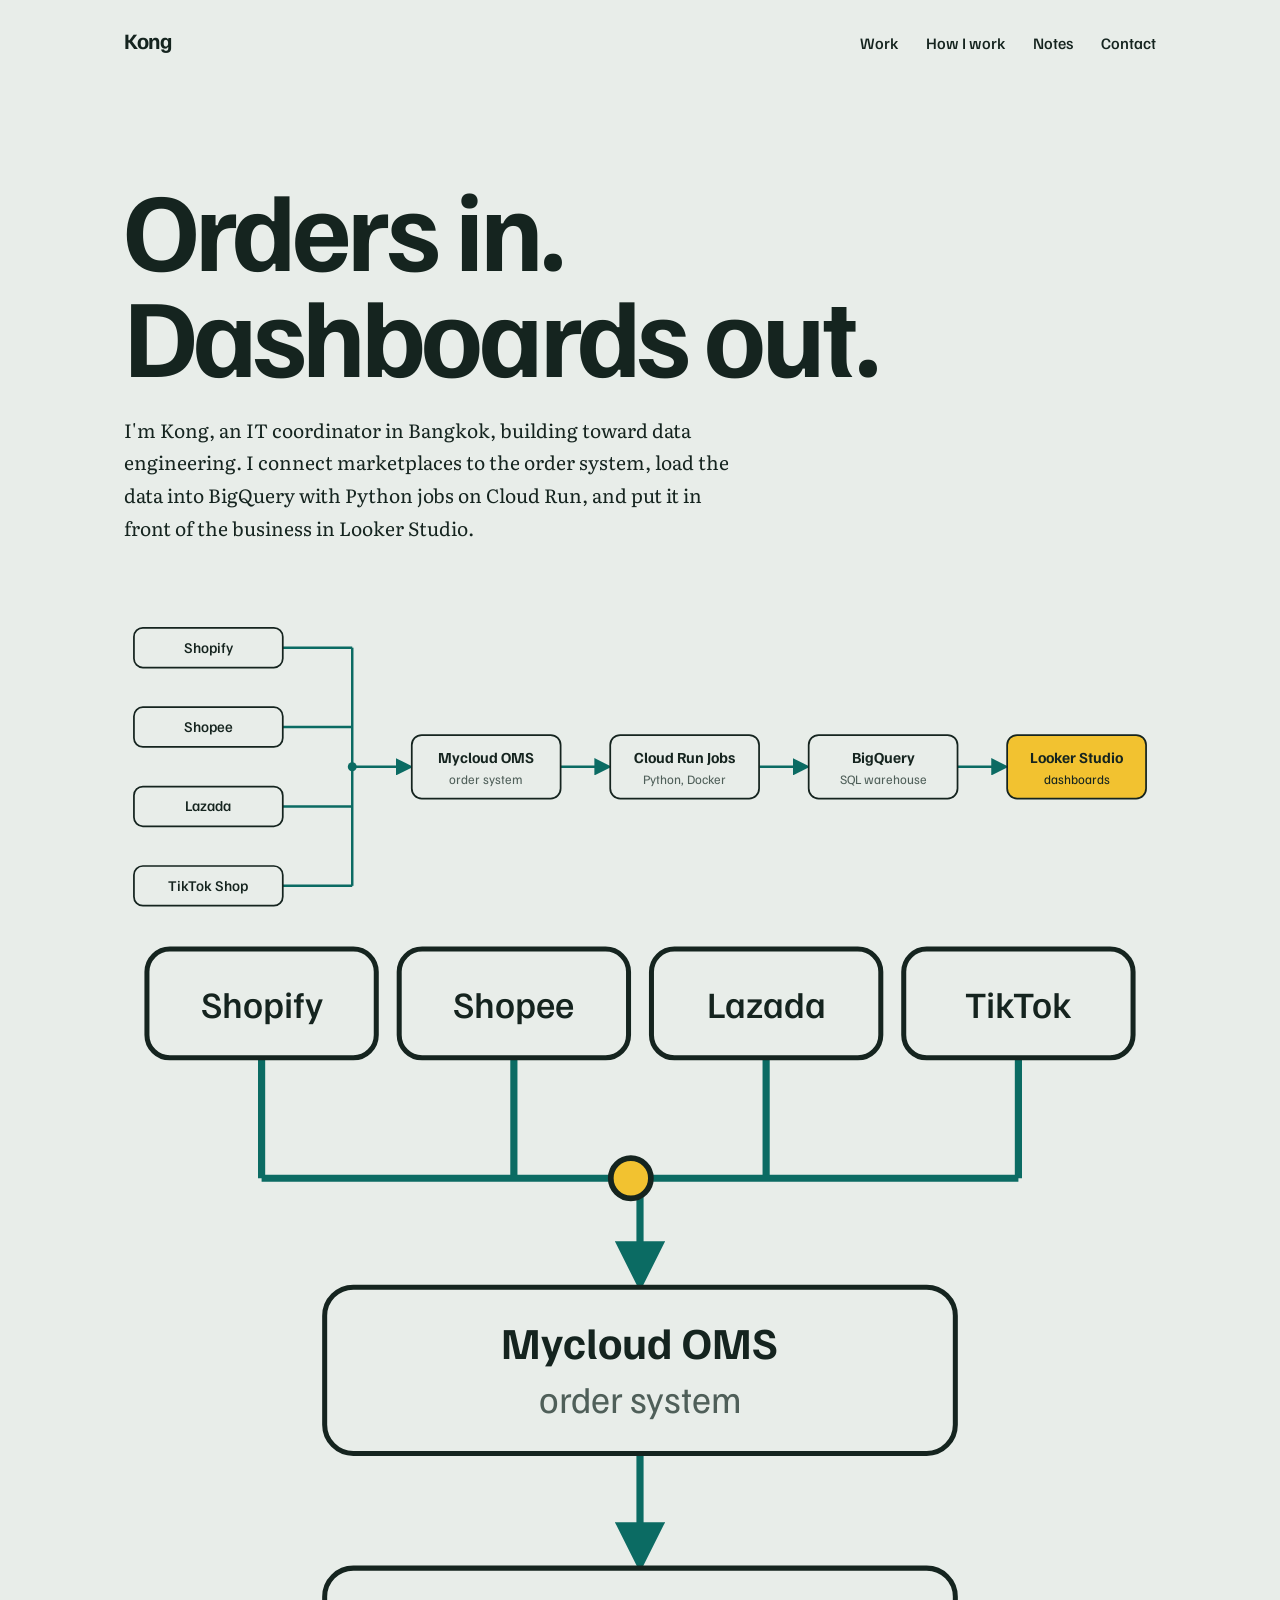
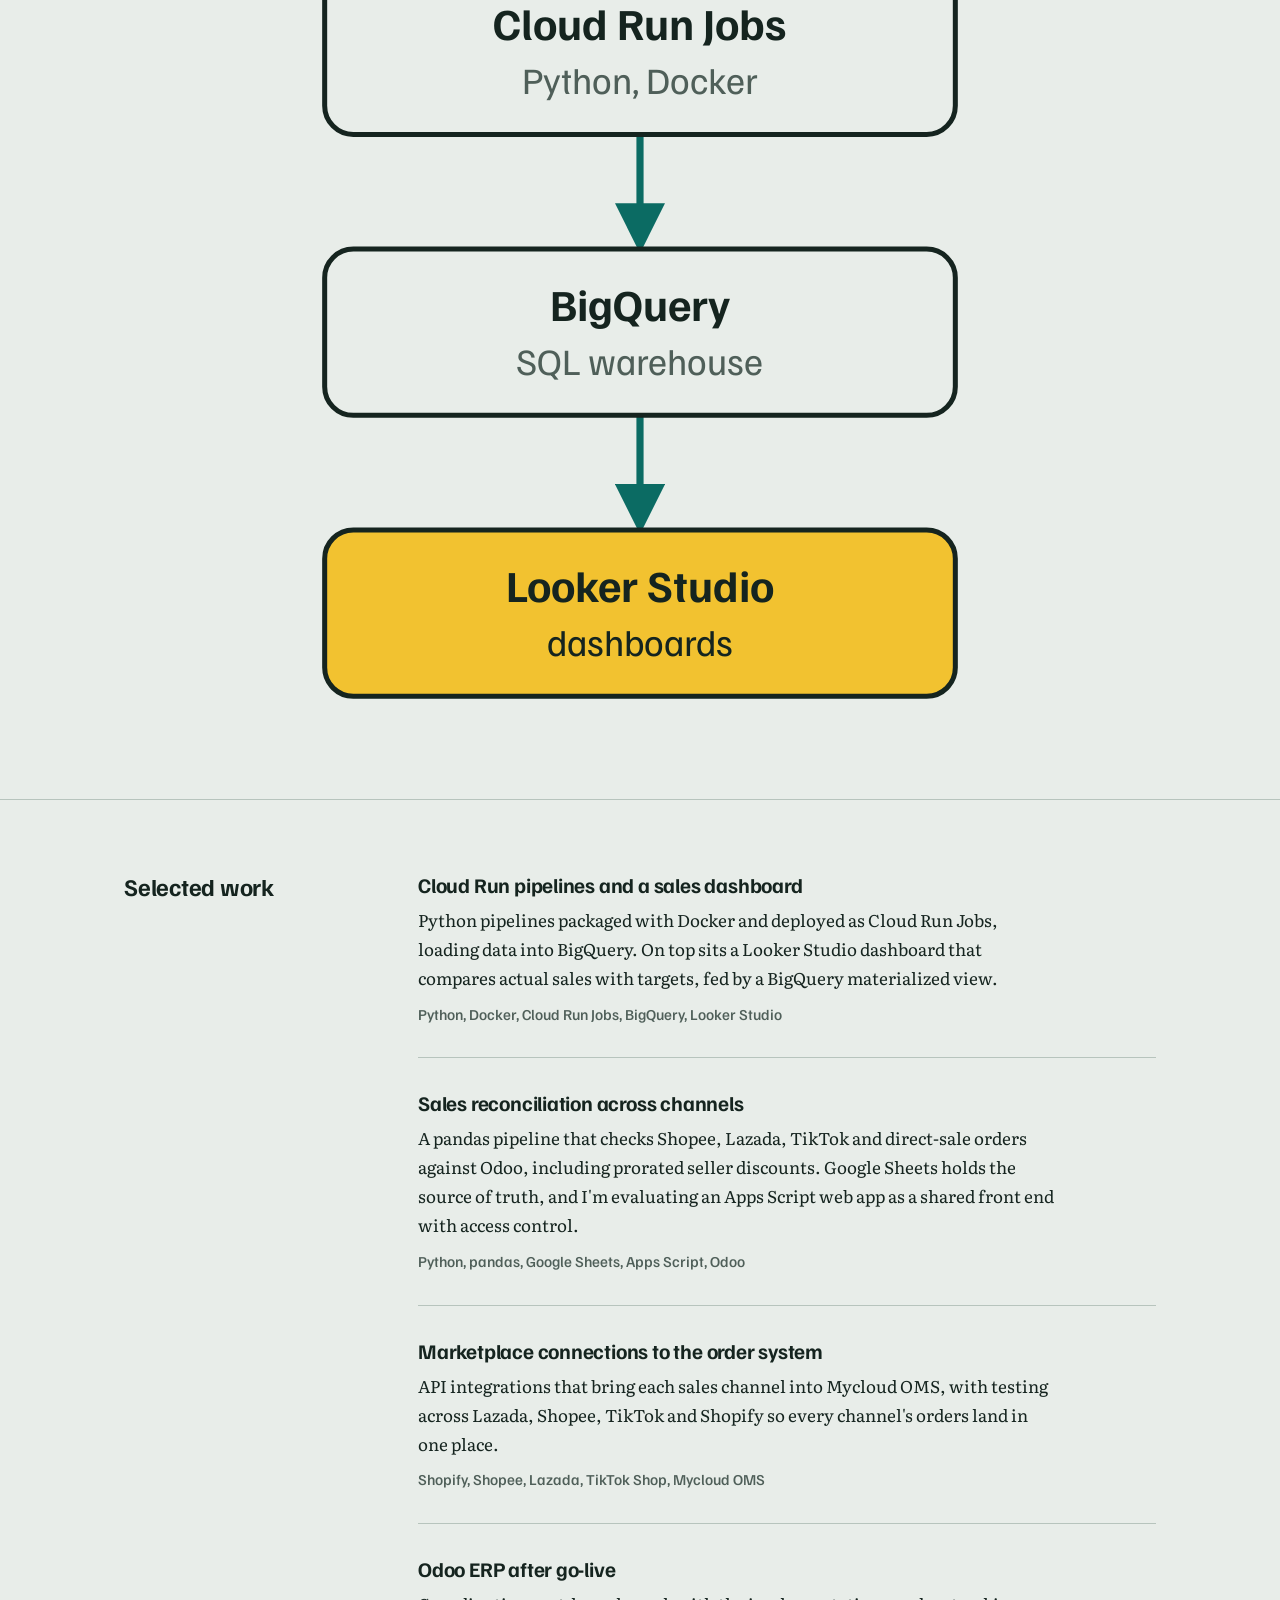
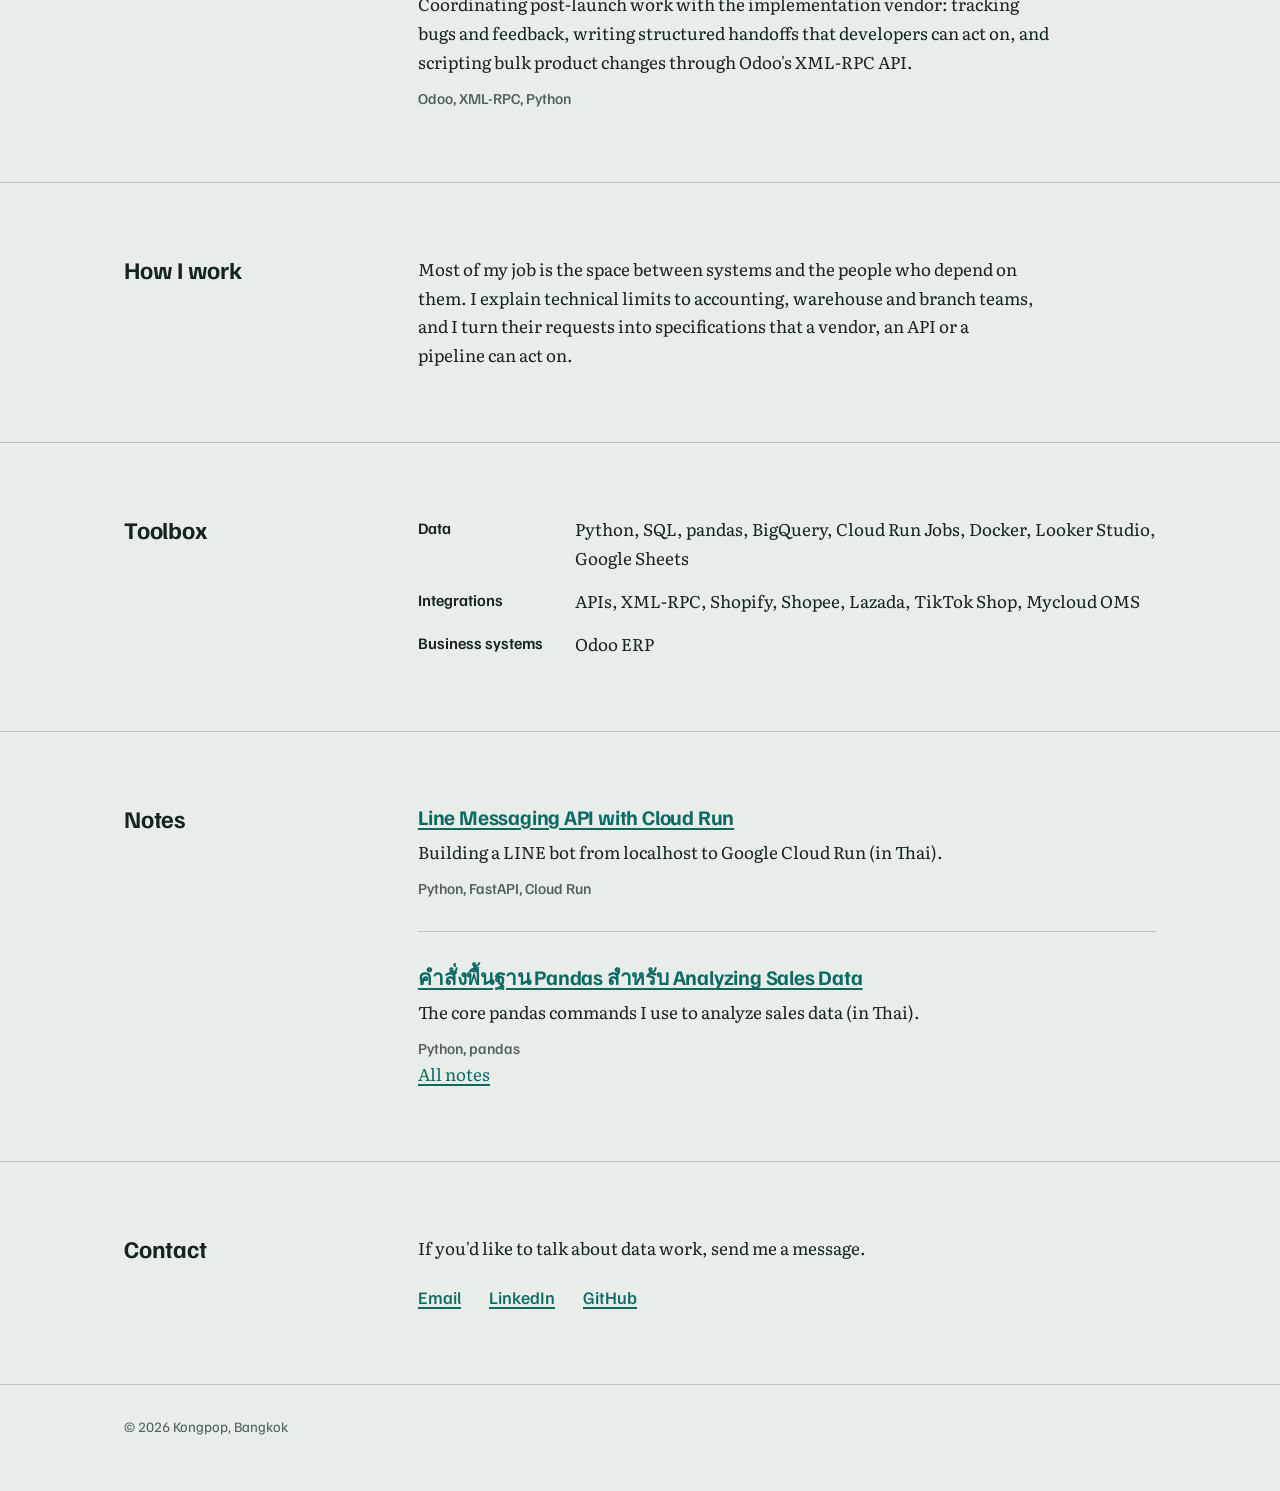
==== commit 153950d8: "fix(site): replace placeholder contact links with real ones" ====
--- a/index.html
+++ b/index.html
@@ -300,11 +300,10 @@
     <h2>Contact</h2>
     <div>
       <p class="prose">If you'd like to talk about data work, send me a message.</p>
-      <!-- EDIT: replace the three href values below with your real email, LinkedIn and GitHub links. -->
       <ul class="contact-links">
-        <li><a href="mailto:your-email@example.com">Email</a></li>
-        <li><a href="https://www.linkedin.com/in/your-profile">LinkedIn</a></li>
-        <li><a href="https://github.com/your-username">GitHub</a></li>
+        <li><a href="mailto:kongpop.ktw@gmail.com">Email</a></li>
+        <li><a href="https://www.linkedin.com/in/kongpop-kaewthiwong-9269a4284">LinkedIn</a></li>
+        <li><a href="https://github.com/Kongpop-2543">GitHub</a></li>
       </ul>
     </div>
   </div>
